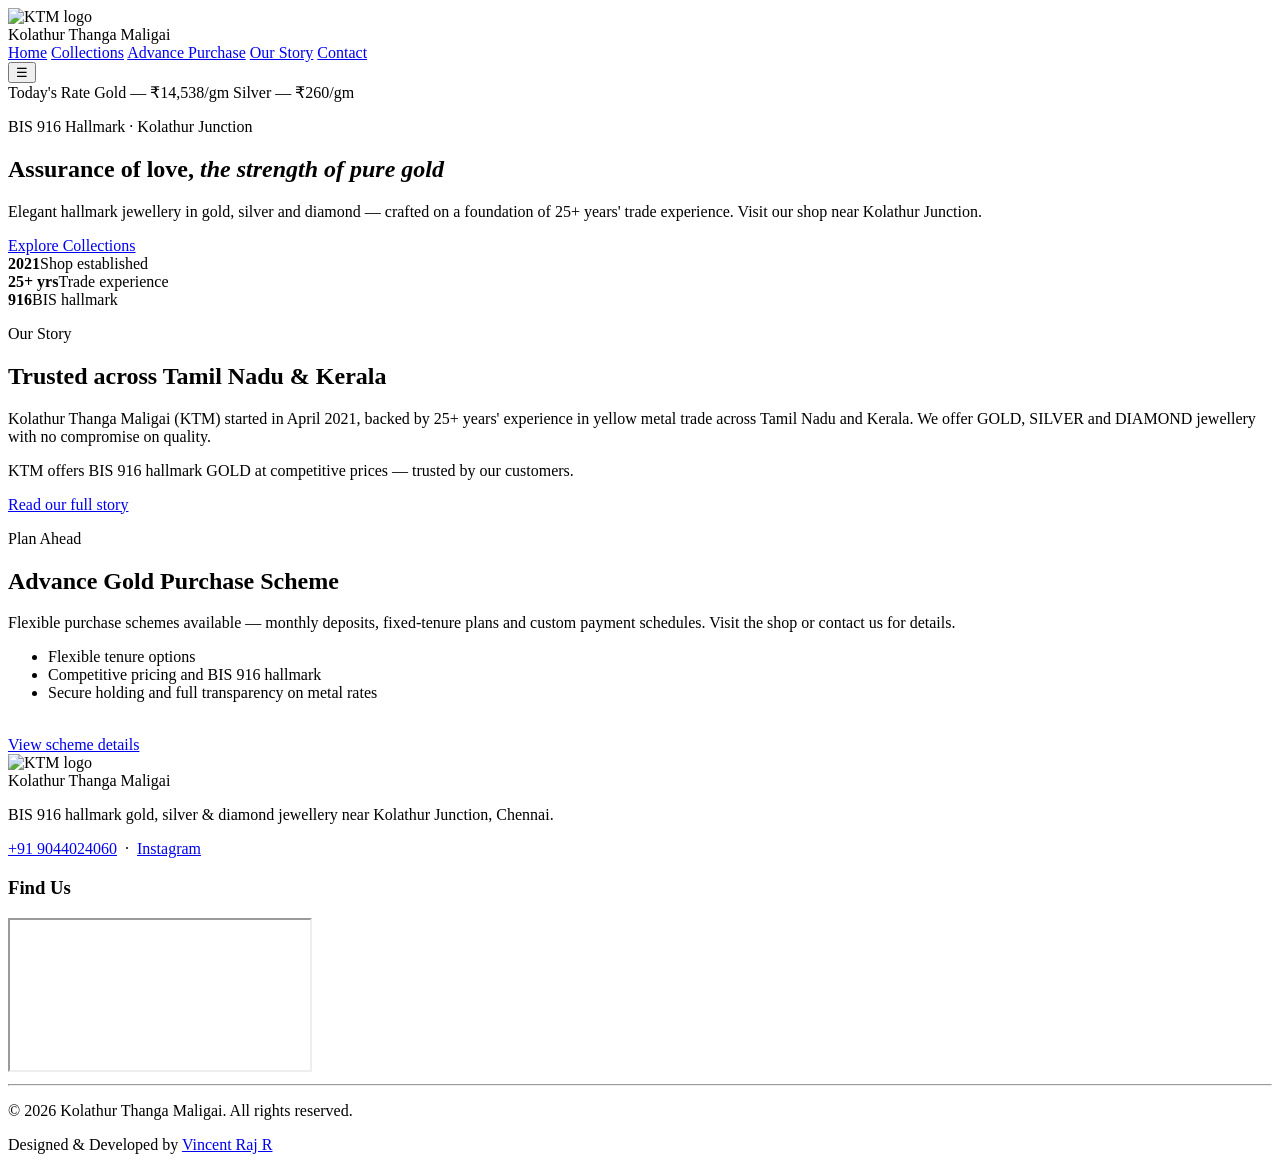
==== index.html @ 469cde40 "Add files via upload" ====
<!doctype html>
<html lang="en">
<head>
  <meta charset="utf-8" />
  <meta name="viewport" content="width=device-width,initial-scale=1" />
  <title>KOLATHUR THANGA MALIGAI</title>
  <link rel="preconnect" href="https://fonts.googleapis.com">
  <link rel="preconnect" href="https://fonts.gstatic.com" crossorigin>
  <link href="https://fonts.googleapis.com/css2?family=Cormorant+Garamond:ital,wght@0,500;0,600;0,700;1,500;1,600&family=Manrope:wght@500;600;700;800&display=swap" rel="stylesheet">
  <link rel="stylesheet" href="css/styles.css">
</head>
<body>
  <header class="site-header">
    <div class="brand">
      <img src="images/logo.png" class="site-logo" alt="KTM logo">
      <div class="brand-text">Kolathur Thanga Maligai</div>
    </div>
    <nav class="nav">
      <a href="index.html" aria-current="page">Home</a>
      <a href="collections.html">Collections</a>
      <a href="advancegoldpurchasescheme.html">Advance Purchase</a>
      <a href="ourstory.html">Our Story</a>
      <a href="contact.html">Contact</a>
    </nav>
    <button class="nav-toggle" aria-label="Toggle menu" aria-expanded="false">☰</button>
  </header>

<div class="rate-badge" aria-hidden="true">
    <span class="rate-badge-title">Today's Rate</span>
    <span class="rate-badge-line">Gold — ₹14,538/gm</span>
    <span class="rate-badge-line">Silver — ₹260/gm</span>
  </div>

  <main>
    <section class="hero">
      <div class="container">
        <p class="eyebrow">BIS 916 Hallmark · Kolathur Junction</p>
        <h1>Assurance of love, <em>the strength of pure gold</em></h1>
        <p>Elegant hallmark jewellery in gold, silver and diamond — crafted on a foundation of 25+ years' trade experience. Visit our shop near Kolathur Junction.</p>
        <a class="btn" href="collections.html">Explore Collections</a>

        <div class="hero-tag">
          <div><strong>2021</strong><span>Shop established</span></div>
          <div><strong>25+ yrs</strong><span>Trade experience</span></div>
          <div><strong>916</strong><span>BIS hallmark</span></div>
        </div>
      </div>
    </section>

    <section id="about" class="about">
      <div class="container">
        <p class="eyebrow">Our Story</p>
        <h2>Trusted across Tamil Nadu &amp; Kerala</h2>
        <p>Kolathur Thanga Maligai (KTM) started in April 2021, backed by 25+ years' experience in yellow metal trade across Tamil Nadu and Kerala. We offer GOLD, SILVER and DIAMOND jewellery with no compromise on quality.</p>
        <p>KTM offers BIS 916 hallmark GOLD at competitive prices — trusted by our customers.</p>
        <a class="btn ghost" href="ourstory.html">Read our full story</a>
      </div>
    </section>

    <section id="purchase" class="purchase">
      <div class="container">
        <p class="eyebrow">Plan Ahead</p>
        <h2>Advance Gold Purchase Scheme</h2>
        <p>Flexible purchase schemes available — monthly deposits, fixed-tenure plans and custom payment schedules. Visit the shop or contact us for details.</p>
        <ul>
          <li>Flexible tenure options</li>
          <li>Competitive pricing and BIS 916 hallmark</li>
          <li>Secure holding and full transparency on metal rates</li>
        </ul>
        <br>
        <a class="btn ghost" href="advancegoldpurchasescheme.html">View scheme details</a>
      </div>
    </section>

    <!-- Contact & map moved to contact.html -->
  </main>

    <!-- Footer -->
<footer class="site-footer">
  <div class="footer-top">
    <div class="footer-brand">
      <div class="brand">
        <img src="images/logo.png" class="site-logo" alt="KTM logo">
        <div class="brand-text">Kolathur Thanga Maligai</div>
      </div>
      <p>BIS 916 hallmark gold, silver &amp; diamond jewellery near Kolathur Junction, Chennai.</p>
      <p class="footer-contact">
        <a href="tel:+91-09044024060">+91 9044024060</a>
        &nbsp;·&nbsp;
        <a href="https://www.instagram.com/kolathurthangamaligai/" target="_blank" rel="noopener">Instagram</a>
      </p>
    </div>
    <div class="footer-map">
      <h3>Find Us</h3>
      <iframe
        src="https://www.google.com/maps/embed?pb=!1m18!1m12!1m3!1d3551.6532694494067!2d80.21641027465382!3d13.126443387203274!2m3!1f0!2f0!3f0!3m2!1i1024!2i768!4f13.1!3m3!1m2!1s0x3a52658e2895fca9%3A0xc379febebfebbcc2!2sKolathur%20Thanga%20Maligai!5e1!3m2!1sen!2sin!4v1787400267834!5m2!1sen!2sin"
        loading="lazy"
        referrerpolicy="no-referrer-when-downgrade"
        title="Kolathur Thanga Maligai location map">
      </iframe>
    </div>
  </div>

  <hr class="divider footer-divider">

  <div class="footer-bottom">
    <p>&copy; 2026 Kolathur Thanga Maligai. All rights reserved.</p>
    <p>Designed &amp; Developed by <a href="https://www.linkedin.com/in/vincentrajr/" target="_blank" rel="noopener noreferrer">Vincent Raj R</a></p>
  </div>
</footer>

  <script src="js/main.js"></script>
</body>
</html>
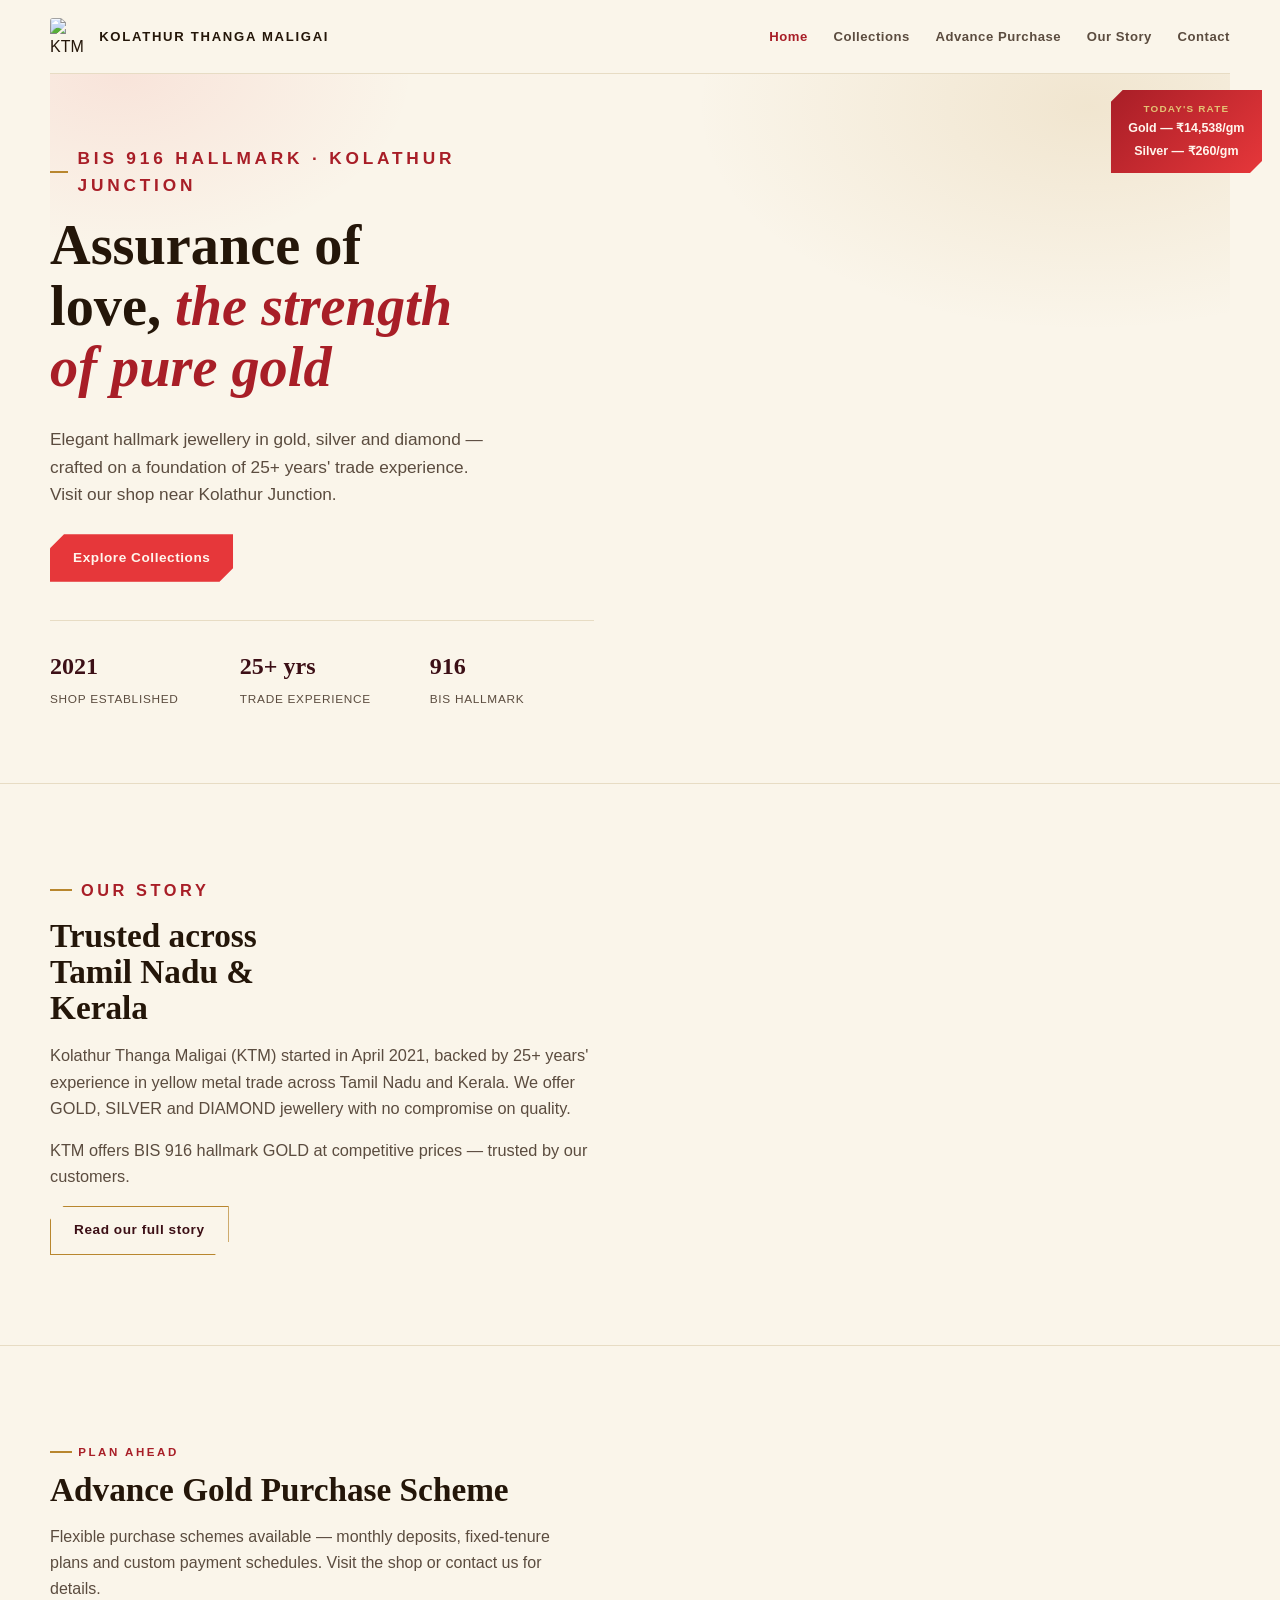
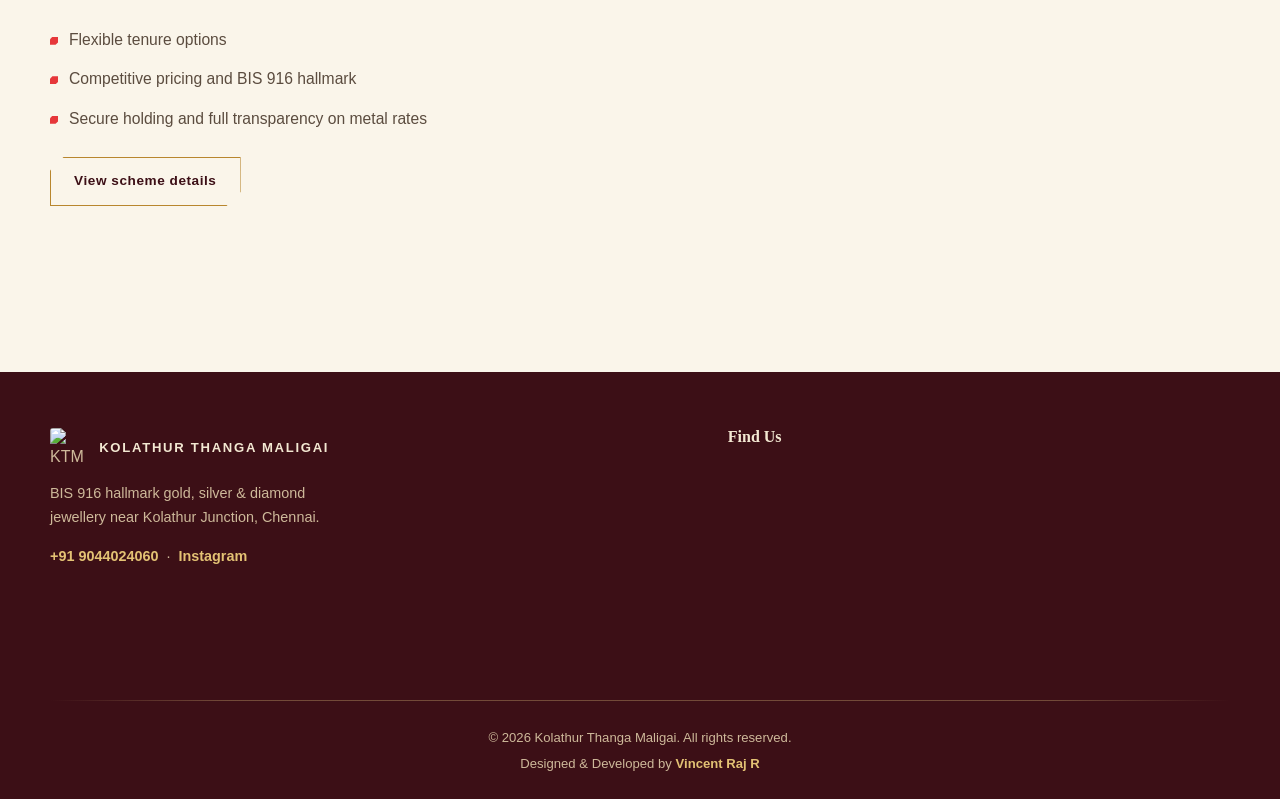
==== commit 079c0bc8: "Update index.html" ====
--- a/index.html
+++ b/index.html
@@ -7,7 +7,7 @@
   <link rel="preconnect" href="https://fonts.googleapis.com">
   <link rel="preconnect" href="https://fonts.gstatic.com" crossorigin>
   <link href="https://fonts.googleapis.com/css2?family=Cormorant+Garamond:ital,wght@0,500;0,600;0,700;1,500;1,600&family=Manrope:wght@500;600;700;800&display=swap" rel="stylesheet">
-  <link rel="stylesheet" href="css/styles.css">
+  <link rel="stylesheet" href="styles.css">
 </head>
 <body>
   <header class="site-header">
@@ -111,4 +111,4 @@
 
   <script src="js/main.js"></script>
 </body>
-</html>+</html>
--- a/styles.css
+++ b/styles.css
@@ -0,0 +1,831 @@
+/* ==========================================================================
+   KOLATHUR THANGA MALIGAI — stylesheet
+   Palette drawn from the shop's own mark: signal red, warm gold, deep wine,
+   ivory paper. Display serif for headings, geometric sans for everything
+   else — heritage trade, modern shop. Facet-cut corners echo the angled
+   strokes of the "K" mark throughout: cards, buttons, dividers, frames.
+   ========================================================================== */
+
+:root{
+  /* -- color -- */
+  --ink:        #241609;
+  --ink-soft:   #5b4c3f;
+  --paper:      #fffdf8;
+  --ivory:      #faf5ea;
+  --ivory-deep: #f2e9d8;
+  --red:        #e6373a;
+  --red-deep:   #a81e27;
+  --wine:       #3c0f16;
+  --gold:       #b8862e;
+  --gold-light: #e3c274;
+  --gold-hair:  #d8b979;
+  --line:       #e7dcc4;
+
+  /* -- type -- */
+  --display: "Cormorant Garamond", "Times New Roman", serif;
+  --body:    "Manrope", -apple-system, BlinkMacSystemFont, "Segoe UI", sans-serif;
+
+  /* -- shape / motion -- */
+  --facet: 18px;
+  --facet-lg: 34px;
+  --ease: cubic-bezier(.22,.68,.32,1);
+  --radius: 2px;
+
+  --container: 1180px;
+
+  /* -- shared vertical rhythm for page tops, so every page's first heading
+        sits the same distance below the sticky nav -- */
+  --page-pad-top:    clamp(2.75rem, 5.5vw, 4.5rem);
+  --page-pad-bottom: clamp(3rem, 6vw, 4.5rem);
+}
+
+*, *::before, *::after{ box-sizing: border-box; }
+
+html{ scroll-behavior: smooth; }
+@media (prefers-reduced-motion: reduce){
+  html{ scroll-behavior: auto; }
+  *, *::before, *::after{ animation-duration: 0.01ms !important; animation-iteration-count: 1 !important; transition-duration: 0.01ms !important; }
+}
+
+body{
+  margin: 0;
+  background: var(--ivory);
+  color: var(--ink);
+  font-family: var(--body);
+  font-size: 16px;
+  line-height: 1.6;
+  -webkit-font-smoothing: antialiased;
+}
+
+img{ max-width: 100%; display: block; }
+
+a{ color: inherit; text-decoration: none; }
+
+h1, h2, h3, h4{
+  font-family: var(--display);
+  font-weight: 600;
+  line-height: 1.08;
+  margin: 0 0 .5em;
+  color: var(--ink);
+}
+
+h1{ font-size: clamp(2.4rem, 4.4vw, 4.1rem); font-weight: 600; }
+h2{ font-size: clamp(1.7rem, 2.6vw, 2.5rem); }
+h3{ font-size: clamp(1.25rem, 1.8vw, 1.6rem); }
+
+p{ margin: 0 0 1em; color: var(--ink-soft); }
+
+.eyebrow{
+  display: inline-flex;
+  align-items: center;
+  gap: .55em;
+  font-family: var(--body);
+  font-weight: 700;
+  font-size: .72rem;
+  letter-spacing: .22em;
+  text-transform: uppercase;
+  color: var(--red-deep);
+  margin-bottom: .9em;
+}
+.eyebrow::before{
+  content: "";
+  width: 22px; height: 2px;
+  background: var(--gold);
+}
+
+::selection{ background: var(--gold-light); color: var(--wine); }
+
+:focus-visible{
+  outline: 2px solid var(--red);
+  outline-offset: 3px;
+}
+
+/* -- layout helpers -- */
+.container, .site-header, .site-footer > *{
+  width: calc(100% - 3rem);
+  max-width: var(--container);
+  margin-left: auto;
+  margin-right: auto;
+}
+
+section{ padding: clamp(3.5rem, 7vw, 6.5rem) 0; }
+
+/* faceted corner — the signature cut, borrowed from the logotype's angled strokes */
+.facet-tl{ clip-path: polygon(var(--facet) 0, 100% 0, 100% 100%, 0 100%, 0 var(--facet)); }
+.facet-br{ clip-path: polygon(0 0, 100% 0, 100% calc(100% - var(--facet)), calc(100% - var(--facet)) 100%, 0 100%); }
+.facet-both{ clip-path: polygon(var(--facet) 0, 100% 0, 100% calc(100% - var(--facet)), calc(100% - var(--facet)) 100%, 0 100%, 0 var(--facet)); }
+
+.divider{
+  height: 1px;
+  background: linear-gradient(90deg, transparent, var(--gold-hair) 15%, var(--gold-hair) 85%, transparent);
+  border: 0;
+  margin: 0;
+}
+
+
+/* ==========================================================================
+   Header / Nav
+   ========================================================================== */
+.site-header{
+  display: flex;
+  align-items: center;
+  justify-content: space-between;
+  gap: 1.5rem;
+  padding-block: 1.1rem;
+  position: sticky;
+  top: 0;
+  z-index: 50;
+  border-bottom: 1px solid var(--line);
+}
+.site-header::before{
+  content: "";
+  position: absolute;
+  inset: 0;
+  z-index: -1;
+  background: rgba(250, 245, 234, .92);
+  backdrop-filter: blur(6px);
+}
+
+.brand{
+  display: flex;
+  align-items: center;
+  gap: .7rem;
+  min-width: 0;
+}
+
+.site-logo{
+  width: 38px;
+  height: 38px;
+  border-radius: 3px;
+  flex-shrink: 0;
+}
+
+.brand-text{
+  font-family: var(--body);
+  font-weight: 800;
+  font-size: .82rem;
+  letter-spacing: .13em;
+  text-transform: uppercase;
+  color: var(--ink);
+  white-space: nowrap;
+}
+.brand-text::after{
+  content: "";
+}
+
+.nav{
+  display: flex;
+  align-items: center;
+  gap: clamp(1rem, 2vw, 2.1rem);
+}
+
+.nav a{
+  font-size: .82rem;
+  font-weight: 600;
+  letter-spacing: .04em;
+  color: var(--ink-soft);
+  padding-block: .3rem;
+  position: relative;
+  transition: color .2s var(--ease);
+}
+.nav a::after{
+  content: "";
+  position: absolute;
+  left: 0; right: 100%;
+  bottom: -3px;
+  height: 2px;
+  background: var(--red);
+  transition: right .25s var(--ease);
+}
+.nav a:hover, .nav a:focus-visible{ color: var(--ink); }
+.nav a:hover::after, .nav a:focus-visible::after{ right: 0; }
+.nav a[aria-current="page"]{ color: var(--red-deep); }
+
+.nav-toggle{
+  display: none;
+  width: 40px; height: 40px;
+  border: 1px solid var(--line);
+  background: var(--paper);
+  border-radius: 3px;
+  font-size: 1.1rem;
+  cursor: pointer;
+}
+
+@media (max-width: 380px){
+  .site-header{ gap: .6rem; }
+  .brand{ gap: .5rem; }
+  .brand-text{ font-size: .72rem; letter-spacing: .09em; }
+  .site-logo{ width: 32px; height: 32px; }
+}
+
+@media (max-width: 760px){
+  .nav{
+    position: fixed;
+    inset: 64px 0 auto 0;
+    background: var(--paper);
+    flex-direction: column;
+    align-items: flex-start;
+    gap: 0;
+    padding: .5rem 1.5rem 1.25rem;
+    border-bottom: 1px solid var(--line);
+    box-shadow: 0 18px 30px -22px rgba(36, 22, 9, .35);
+    transform: translateY(-8px);
+    opacity: 0;
+    pointer-events: none;
+    transition: all .22s var(--ease);
+  }
+  .nav.open{ transform: translateY(0); opacity: 1; pointer-events: auto; }
+  .nav a{ padding: .7rem 0; width: 100%; border-bottom: 1px solid var(--line); }
+  .nav a:last-child{ border-bottom: 0; }
+  .nav-toggle{ display: block; }
+}
+
+/* ==========================================================================
+   Rate badge (home page only) — decorative, non-interactive
+   ========================================================================== */
+.rate-badge{
+  position: fixed;
+  top: 90px;
+  right: 18px;
+  z-index: 40;
+  pointer-events: none;
+  user-select: none;
+  cursor: default;
+
+  display: flex;
+  flex-direction: column;
+  align-items: center;
+  gap: .15rem;
+  padding: .7rem 1.1rem;
+  background: linear-gradient(135deg, var(--red-deep), var(--red));
+  color: #fff5ec;
+  clip-path: polygon(12px 0, 100% 0, 100% calc(100% - 12px), calc(100% - 12px) 100%, 0 100%, 0 12px);
+  box-shadow: 0 12px 26px -12px rgba(168, 30, 39, .55);
+  overflow: hidden;
+}
+
+.rate-badge-title{
+  font-size: .62rem;
+  font-weight: 800;
+  letter-spacing: .12em;
+  text-transform: uppercase;
+  color: var(--gold-light);
+}
+.rate-badge-line{
+  font-size: .78rem;
+  font-weight: 700;
+  white-space: nowrap;
+}
+
+/* shine sweep */
+.rate-badge::after{
+  content: "";
+  position: absolute;
+  top: 0;
+  left: -60%;
+  width: 40%;
+  height: 100%;
+  background: linear-gradient(120deg, transparent, rgba(255,255,255,.55), transparent);
+  transform: skewX(-20deg);
+  animation: rate-shine 3.2s ease-in-out infinite;
+}
+@keyframes rate-shine{
+  0%   { left: -60%; }
+  55%  { left: 130%; }
+  100% { left: 130%; }
+}
+
+@media (max-width: 600px){
+  .rate-badge{ top: 76px; right: 12px; padding: .55rem .85rem; }
+  .rate-badge-line{ font-size: .72rem; }
+}
+
+/* ==========================================================================
+   Buttons
+   ========================================================================== */
+.btn{
+  display: inline-flex;
+  align-items: center;
+  gap: .6em;
+  background: var(--red);
+  color: #fff5ec;
+  font-family: var(--body);
+  font-weight: 700;
+  font-size: .85rem;
+  letter-spacing: .04em;
+  padding: .95em 1.7em;
+  border: 0;
+  cursor: pointer;
+  clip-path: polygon(14px 0, 100% 0, 100% calc(100% - 14px), calc(100% - 14px) 100%, 0 100%, 0 14px);
+  transition: background .2s var(--ease), transform .2s var(--ease), box-shadow .2s var(--ease);
+  box-shadow: 0 10px 24px -14px rgba(230, 55, 58, .55);
+}
+.btn:hover, .btn:focus-visible{
+  background: var(--red-deep);
+  transform: translateY(-2px);
+  box-shadow: 0 16px 28px -14px rgba(168, 30, 39, .55);
+}
+.btn.ghost{
+  background: transparent;
+  color: var(--wine);
+  border: 1.5px solid var(--gold);
+  box-shadow: none;
+}
+.btn.ghost:hover, .btn.ghost:focus-visible{
+  background: var(--wine);
+  color: var(--ivory);
+  border-color: var(--wine);
+}
+.btn.ghost.on-dark{
+  margin-top: 1.7rem;
+  color: var(--ivory);
+  border-color: var(--gold-light);
+}
+.btn.ghost.on-dark:hover, .btn.ghost.on-dark:focus-visible{
+  background: var(--gold-light);
+  color: var(--wine);
+  border-color: var(--gold-light);
+}
+
+/* ==========================================================================
+   Home — hero
+   ========================================================================== */
+.hero{
+  padding-top: var(--page-pad-top);
+  padding-bottom: var(--page-pad-bottom);
+  position: relative;
+}
+.hero::before{
+  content: "";
+  position: absolute;
+  top: -1px; left: 50%;
+  transform: translateX(-50%);
+  width: calc(100% - 3rem);
+  max-width: var(--container);
+  height: 420px;
+  background:
+    radial-gradient(560px 320px at 88% 8%, rgba(184,134,46,.14), transparent 70%),
+    radial-gradient(420px 260px at 6% 0%, rgba(230,55,58,.09), transparent 70%);
+  pointer-events: none;
+  z-index: -1;
+}
+
+.hero h1{ max-width: 15ch; }
+.hero h1 em{
+  font-style: italic;
+  color: var(--red-deep);
+}
+.hero p{
+  max-width: 46ch;
+  font-size: 1.08rem;
+}
+.hero .btn{ margin-top: .5rem; }
+
+.hero-tag{
+  display: flex;
+  flex-wrap: wrap;
+  gap: 1.6rem;
+  margin-top: 2.4rem;
+  padding-top: 1.6rem;
+  border-top: 1px solid var(--line);
+  max-width: 34rem;
+}
+.hero-tag div{ flex: 1; min-width: 8rem; }
+.hero-tag strong{
+  display: block;
+  font-family: var(--display);
+  font-size: 1.5rem;
+  color: var(--wine);
+}
+.hero-tag span{
+  font-size: .74rem;
+  letter-spacing: .06em;
+  text-transform: uppercase;
+  color: var(--ink-soft);
+}
+
+/* ==========================================================================
+   About
+   ========================================================================== */
+.about{ border-top: 1px solid var(--line); }
+.about h2{ max-width: 16ch; }
+.about p{ max-width: 62ch; font-size: 1.02rem; }
+
+/* ==========================================================================
+   Purchase-scheme callout
+   ========================================================================== */
+.purchase{
+  background: var(--wine);
+  color: var(--ivory);
+  clip-path: polygon(0 0, 100% 0, 100% 100%, var(--facet-lg) 100%, 0 calc(100% - var(--facet-lg)));
+}
+.purchase h2{ color: var(--ivory); }
+.purchase p{ color: #e8dcc8; max-width: 60ch; }
+.purchase .eyebrow{ color: var(--gold-light); }
+.purchase .eyebrow::before{ background: var(--gold-light); }
+.purchase ul{
+  list-style: none;
+  margin: 1.6rem 0 0;
+  padding: 0;
+  display: grid;
+  gap: .9rem;
+  max-width: 40rem;
+}
+.purchase li{
+  display: flex;
+  align-items: baseline;
+  gap: .7em;
+  font-size: .98rem;
+  color: #ece1ce;
+}
+.purchase li::before{
+  content: "";
+  width: 8px; height: 8px;
+  background: var(--gold);
+  flex-shrink: 0;
+  clip-path: polygon(30% 0, 100% 0, 100% 70%, 70% 100%, 0 100%, 0 30%);
+}
+
+/* generic page hero (sub-pages) */
+.purchase-page .purchase, .story-page .about{
+  padding-top: var(--page-pad-top);
+}
+.purchase-page{ padding-top: 0; }
+.purchase-page .purchase{
+  clip-path: none;
+  background: transparent;
+  color: var(--ink);
+}
+.purchase-page .purchase h1{ max-width: 20ch; }
+.purchase-page .purchase p{ color: var(--ink-soft); max-width: 60ch; }
+.purchase-page .purchase ul{ max-width: 42rem; }
+.purchase-page .purchase li{ color: var(--ink-soft); }
+.purchase-page .purchase li::before{ background: var(--red); }
+
+/* Home page — advance purchase section, light (no wine card) */
+#purchase.purchase{
+  clip-path: none;
+  background: transparent;
+  color: var(--ink);
+  border-top: 1px solid var(--line);
+}
+#purchase.purchase h2{ color: var(--ink); }
+#purchase.purchase p{ color: var(--ink-soft); }
+#purchase.purchase .eyebrow{ color: var(--red-deep); }
+#purchase.purchase .eyebrow::before{ background: var(--gold); }
+#purchase.purchase li{ color: var(--ink-soft); }
+#purchase.purchase li::before{ background: var(--red); }
+
+/* ==========================================================================
+   Footer
+   ========================================================================== */
+.site-footer{
+  margin-top: clamp(3rem, 6vw, 5rem);
+  background: var(--wine);
+  color: #ceb99a;
+  padding-block: clamp(2.5rem, 5vw, 3.5rem) 1.6rem;
+}
+
+.footer-top{
+  width: calc(100% - 3rem);
+  max-width: var(--container);
+  margin: 0 auto;
+  display: grid;
+  grid-template-columns: 1.1fr .9fr;
+  gap: clamp(2rem, 5vw, 4rem);
+  align-items: start;
+}
+@media (max-width: 700px){
+  .footer-top{ grid-template-columns: 1fr; }
+}
+
+.footer-brand .brand-text{ color: #f3e8d2; }
+.footer-brand p{ color: #ceb99a; font-size: .9rem; max-width: 34ch; margin: 1rem 0 0; }
+.footer-contact a{ color: var(--gold-light); font-weight: 600; }
+.footer-contact a:hover{ color: #fff; }
+
+.footer-map h3{ color: #f3e8d2; font-size: 1rem; margin-bottom: .8rem; }
+.footer-map iframe{
+  width: 100%;
+  height: 200px;
+  border: 0;
+  display: block;
+  clip-path: polygon(var(--facet) 0, 100% 0, 100% 100%, 0 100%, 0 var(--facet));
+}
+
+.footer-divider{
+  width: calc(100% - 3rem);
+  max-width: var(--container);
+  margin: clamp(2rem, 4vw, 2.6rem) auto 1.6rem;
+  background: linear-gradient(90deg, transparent, rgba(216,185,121,.35) 15%, rgba(216,185,121,.35) 85%, transparent);
+}
+
+.footer-bottom{
+  width: calc(100% - 3rem);
+  max-width: var(--container);
+  margin: 0 auto;
+  display: flex;
+  flex-direction: column;
+  align-items: center;
+  gap: .3rem;
+  text-align: center;
+  font-size: .82rem;
+  color: #ceb99a;
+}
+.footer-bottom p{ margin: 0; color: inherit; }
+.footer-bottom a{ color: var(--gold-light); font-weight: 600; }
+.footer-bottom a:hover{ color: #fff; }
+
+/* ==========================================================================
+   Collections
+   ========================================================================== */
+.collections-page{ padding-top: var(--page-pad-top); }
+
+.controls{
+  display: flex;
+  gap: 1rem;
+  flex-wrap: wrap;
+  padding-top: 0;
+  margin-bottom: 2.6rem;
+  padding-bottom: 1.6rem;
+  border-bottom: 1px solid var(--line);
+}
+.controls input, .controls select{
+  font-family: var(--body);
+  font-size: .92rem;
+  padding: .8em 1em;
+  border: 1px solid var(--line);
+  background: var(--paper);
+  color: var(--ink);
+  border-radius: var(--radius);
+}
+.controls input{ flex: 1; min-width: 220px; }
+@media (max-width: 420px){
+  .controls{ flex-direction: column; }
+  .controls input{ min-width: 0; width: 100%; }
+  .controls select{ width: 100%; }
+}
+.controls input:focus, .controls select:focus{
+  outline: none;
+  border-color: var(--gold);
+  box-shadow: 0 0 0 3px rgba(184,134,46,.15);
+}
+
+.cards{
+  display: grid;
+  grid-template-columns: repeat(auto-fill, minmax(240px, 1fr));
+  gap: 1.6rem;
+  padding-bottom: 3rem;
+}
+
+.card{
+  background: var(--paper);
+  border: 1px solid var(--line);
+  cursor: pointer;
+  overflow: hidden;
+  clip-path: polygon(var(--facet) 0, 100% 0, 100% 100%, 0 100%, 0 var(--facet));
+  transition: transform .25s var(--ease), box-shadow .25s var(--ease), border-color .25s var(--ease);
+}
+.card:hover, .card:focus-visible{
+  transform: translateY(-5px);
+  border-color: var(--gold);
+  box-shadow: 0 20px 34px -20px rgba(60, 15, 22, .35);
+}
+.card img{
+  width: 100%;
+  aspect-ratio: 1 / 1;
+  object-fit: cover;
+  background: var(--ivory-deep);
+}
+.card-body{ padding: 1rem 1.1rem 1.2rem; }
+.card-tag{
+  display: inline-block;
+  font-size: .66rem;
+  font-weight: 800;
+  letter-spacing: .09em;
+  text-transform: uppercase;
+  color: var(--red-deep);
+  background: rgba(230,55,58,.08);
+  padding: .3em .7em;
+  margin-bottom: .6em;
+}
+.card-name{
+  font-family: var(--display);
+  font-size: 1.2rem;
+  font-weight: 600;
+  margin-bottom: .15em;
+}
+.card-id{
+  font-size: .75rem;
+  color: var(--ink-soft);
+  letter-spacing: .03em;
+}
+
+/* ==========================================================================
+   Lightbox
+   ========================================================================== */
+.lightbox{
+  position: fixed;
+  inset: 0;
+  background: rgba(36, 15, 12, .92);
+  display: flex;
+  flex-direction: column;
+  align-items: center;
+  justify-content: center;
+  z-index: 200;
+  padding: 2rem;
+  overflow-y: auto;
+}
+.lightbox.hidden{ display: none; }
+
+.lb-close{
+  position: absolute;
+  top: 1.3rem; right: 1.5rem;
+  width: 42px; height: 42px;
+  border: 1px solid rgba(255,255,255,.3);
+  background: transparent;
+  color: var(--ivory);
+  font-size: 1.1rem;
+  cursor: pointer;
+  border-radius: 50%;
+  transition: background .2s;
+}
+.lb-close:hover{ background: rgba(255,255,255,.12); }
+
+.lb-carousel{
+  position: relative;
+  display: flex;
+  align-items: center;
+  justify-content: center;
+  width: min(100%, 58vh, 720px);
+  max-width: 720px;
+  flex-shrink: 0;
+}
+
+.carousel-btn{
+  width: 44px; height: 44px;
+  flex-shrink: 0;
+  border-radius: 50%;
+  border: 1px solid var(--gold);
+  background: rgba(36, 15, 12, .55);
+  color: var(--gold-light);
+  font-size: 1.4rem;
+  cursor: pointer;
+  transition: background .2s, color .2s;
+  position: absolute;
+  top: 50%;
+  transform: translateY(-50%);
+  z-index: 2;
+}
+.carousel-btn:hover{ background: var(--gold); color: var(--wine); }
+#prevBtn{ left: -8px; }
+#nextBtn{ right: -8px; }
+@media (min-width: 560px){
+  #prevBtn{ left: -56px; }
+  #nextBtn{ right: -56px; }
+}
+@media (max-width: 480px){
+  .lightbox{ padding: 3.25rem 1rem 1.25rem; }
+  .lb-carousel{ width: min(100%, 54vh, 720px); }
+  #prevBtn{ left: 8px; }
+  #nextBtn{ right: 8px; }
+  .carousel-btn{ width: 38px; height: 38px; font-size: 1.2rem; }
+  .lb-close{ top: .75rem; right: .75rem; }
+}
+
+.lb-image-wrap{
+  width: 100%;
+  aspect-ratio: 1/1;
+  background: var(--ivory-deep);
+  position: relative;
+  touch-action: pan-y;
+}
+.lb-image-wrap img{ width: 100%; height: 100%; object-fit: cover; user-select: none; -webkit-user-drag: none; }
+.lb-counter{
+  position: absolute;
+  bottom: .7rem; right: .7rem;
+  background: rgba(36, 15, 12, .68);
+  color: var(--ivory);
+  font-size: .72rem;
+  font-weight: 700;
+  letter-spacing: .03em;
+  padding: .3em .65em;
+  border-radius: 20px;
+}
+
+.lb-info{
+  color: var(--ivory);
+  text-align: center;
+  margin-top: 1.4rem;
+  max-width: 46rem;
+}
+.lb-info h3{ color: var(--ivory); margin-bottom: .3em; }
+.lb-info p{ color: #d9c9ac; font-size: .92rem; }
+
+/* ==========================================================================
+   Contact
+   ========================================================================== */
+main.contact-page{
+  display: grid;
+  grid-template-columns: 1fr;
+  gap: clamp(2rem, 5vw, 4rem);
+  padding-top: var(--page-pad-top);
+  padding-bottom: var(--page-pad-bottom);
+  align-items: start;
+  width: calc(100% - 3rem);
+  max-width: 44rem;
+  margin-left: auto;
+  margin-right: auto;
+}
+.contact-page .contact{
+  padding: 0;
+}
+
+#enquiryForm{
+  display: grid;
+  gap: 1.3rem;
+  margin: 1.8rem 0;
+}
+#enquiryForm label{
+  display: block;
+  font-size: .78rem;
+  font-weight: 700;
+  letter-spacing: .05em;
+  text-transform: uppercase;
+  color: var(--ink-soft);
+}
+#enquiryForm input{
+  display: block;
+  width: 100%;
+  margin-top: .5rem;
+  font-family: var(--body);
+  font-size: 1rem;
+  padding: .7em .2em;
+  border: none;
+  border-bottom: 1.5px solid var(--line);
+  background: transparent;
+  color: var(--ink);
+  transition: border-color .2s;
+}
+#enquiryForm input:focus{
+  outline: none;
+  border-bottom-color: var(--red);
+}
+#enquiryForm button{
+  justify-self: start;
+  margin-top: .6rem;
+  font: inherit;
+}
+.form-note{
+  font-size: .85rem;
+  margin-top: -.6rem;
+}
+.form-note.ok{ color: #2f6b45; }
+.form-note.err{ color: var(--red-deep); }
+
+.contact-meta{
+  padding-top: 1.2rem;
+  border-top: 1px solid var(--line);
+  font-size: .92rem;
+}
+.contact-meta a{ color: var(--red-deep); font-weight: 600; }
+
+/* ==========================================================================
+   Article page
+   ========================================================================== */
+.article-page{
+  padding-top: var(--page-pad-top);
+  padding-bottom: var(--page-pad-bottom);
+}
+.article-page h1{ max-width: 20ch; }
+.article-gallery{
+  display: grid;
+  grid-template-columns: repeat(auto-fill, minmax(200px, 1fr));
+  gap: 1rem;
+  margin: 1.6rem 0 2rem;
+}
+.article-gallery img{
+  aspect-ratio: 1/1;
+  object-fit: cover;
+  clip-path: polygon(var(--facet) 0, 100% 0, 100% 100%, 0 100%, 0 var(--facet));
+}
+
+/* ==========================================================================
+   Our story page
+   ========================================================================== */
+.story-page .about p:first-of-type{
+  font-family: var(--display);
+  font-style: italic;
+  font-size: 1.4rem;
+  color: var(--red-deep);
+}
+
+/* ==========================================================================
+   Purchase / scheme details page list styling override for sub-page (light)
+   ========================================================================== */
+.purchase-page ul{
+  list-style: none;
+  padding: 0;
+  display: grid;
+  gap: .8rem;
+}
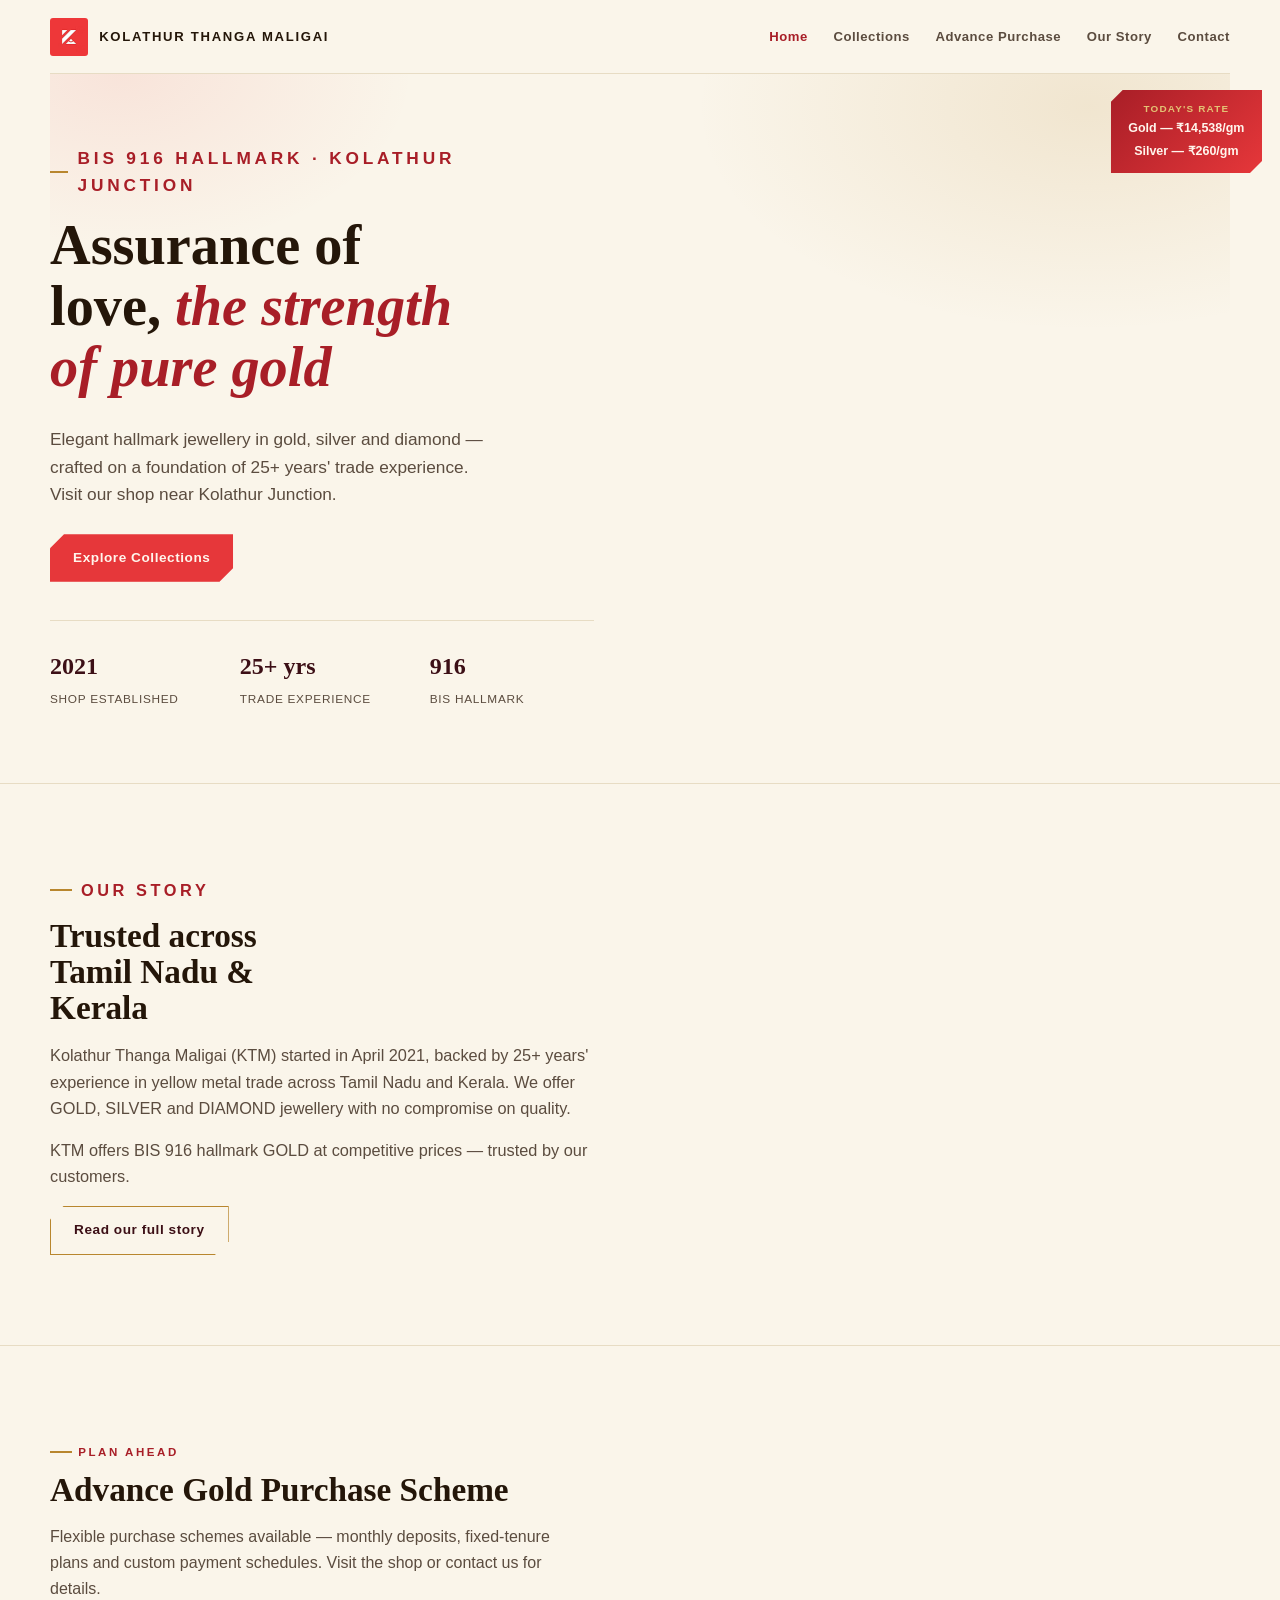
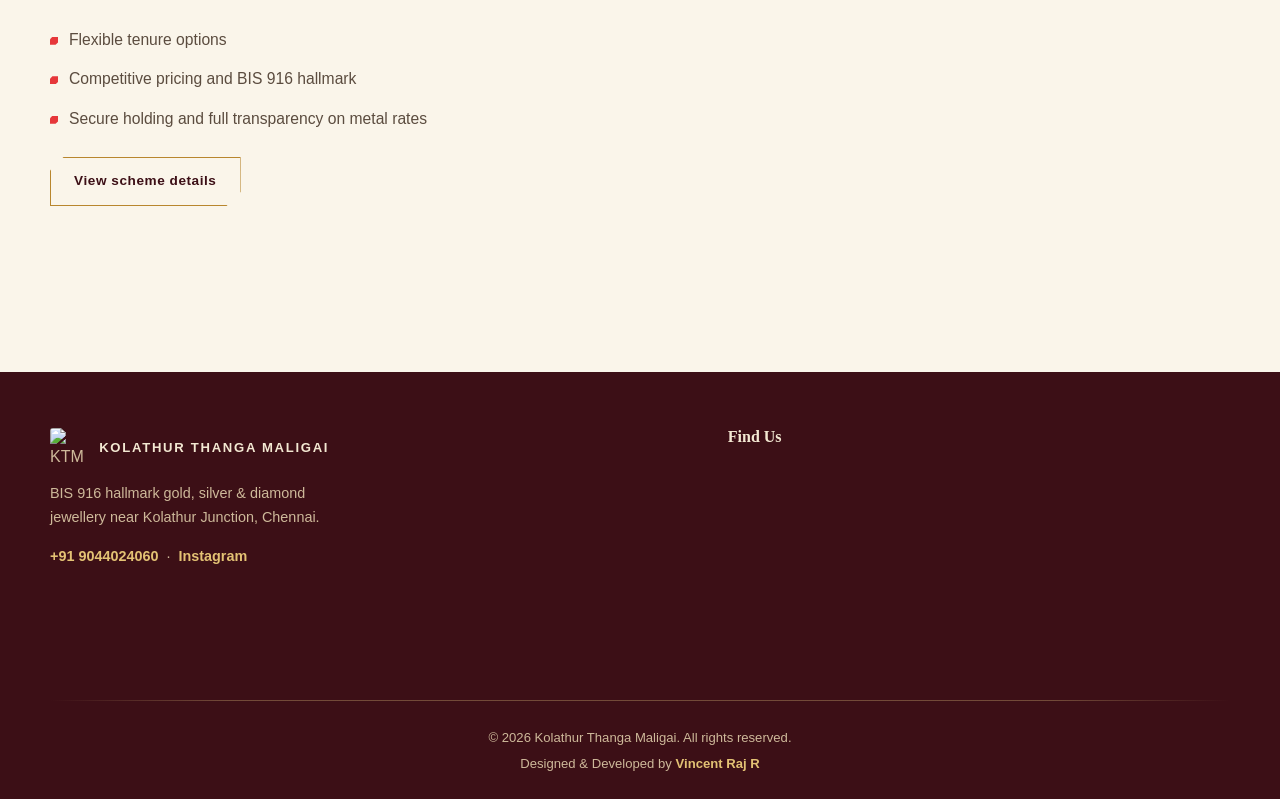
==== commit 827eef0e: "Add files via upload" ====
--- a/index.html
+++ b/index.html
@@ -12,7 +12,7 @@
 <body>
   <header class="site-header">
     <div class="brand">
-      <img src="images/logo.png" class="site-logo" alt="KTM logo">
+      <img src="logo.png" class="site-logo" alt="KTM logo">
       <div class="brand-text">Kolathur Thanga Maligai</div>
     </div>
     <nav class="nav">
@@ -109,6 +109,6 @@
   </div>
 </footer>
 
-  <script src="js/main.js"></script>
+  <script src="main.js"></script>
 </body>
-</html>
+</html>
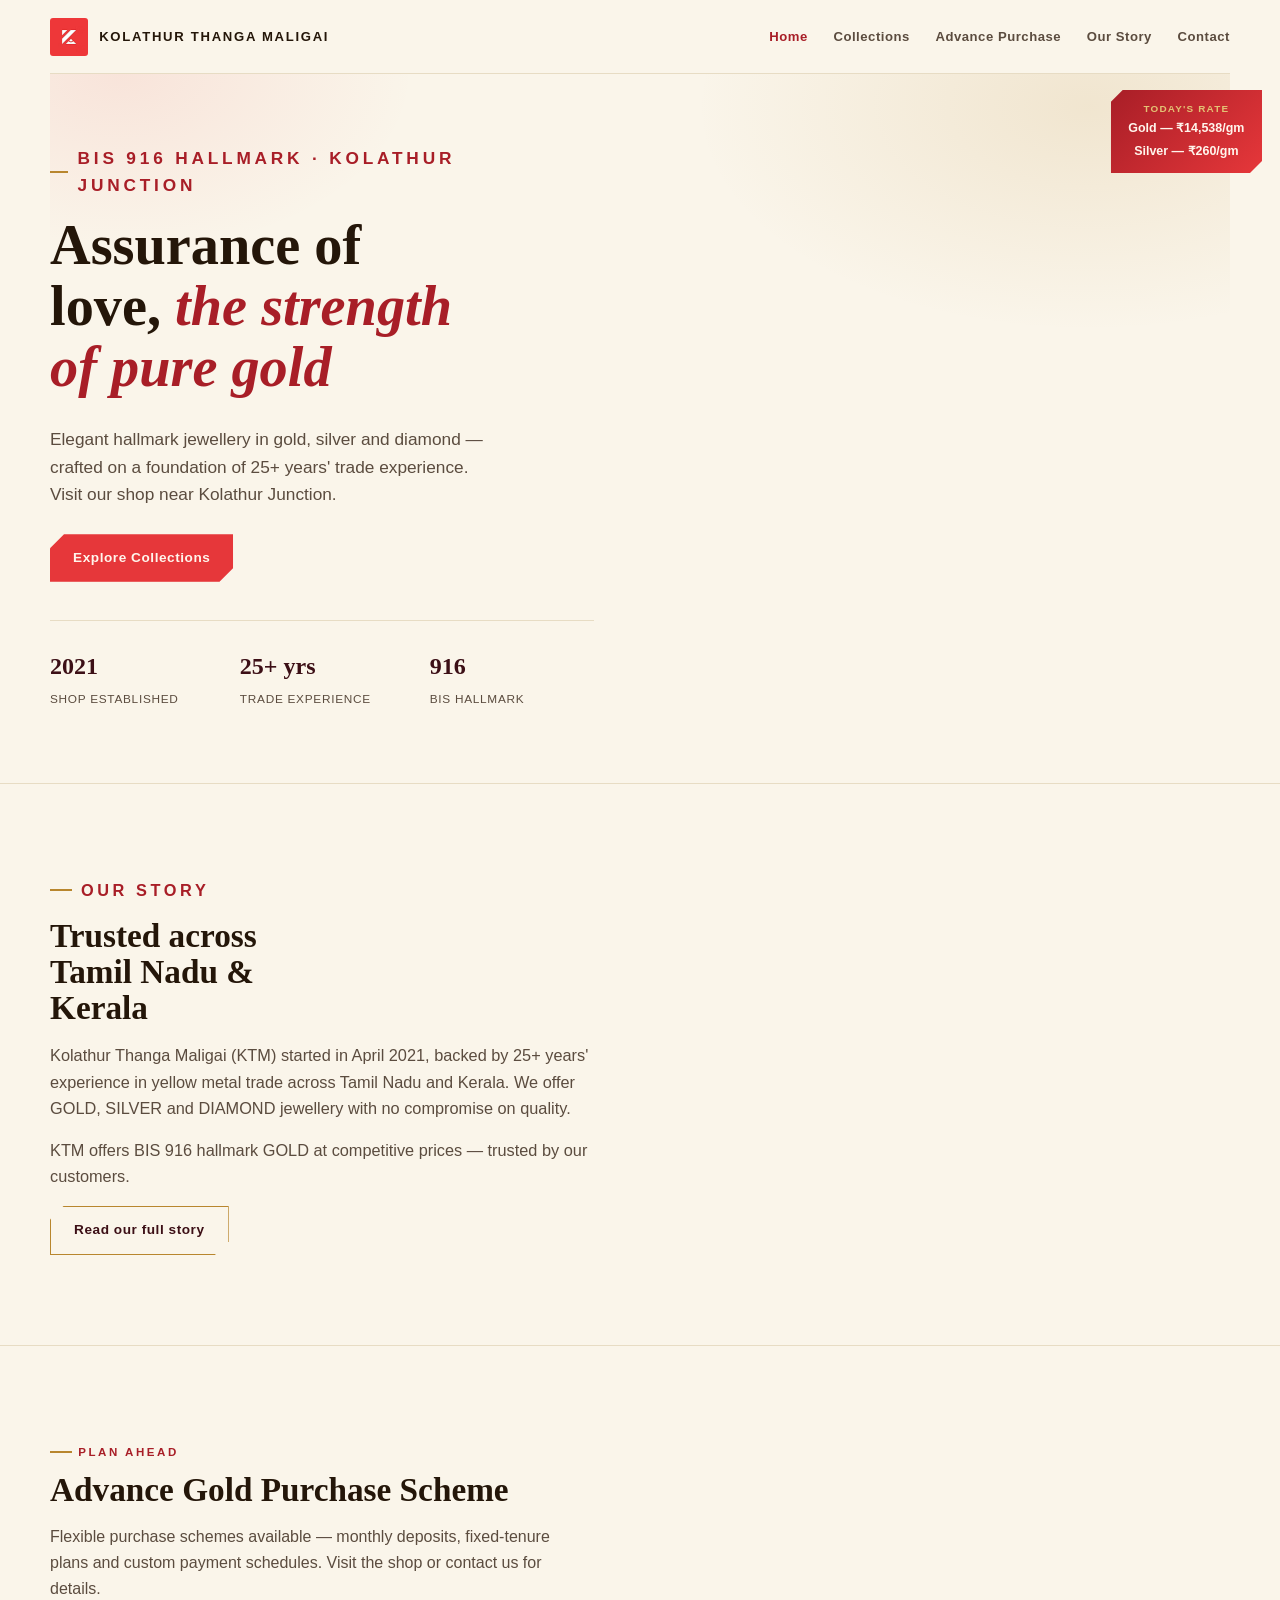
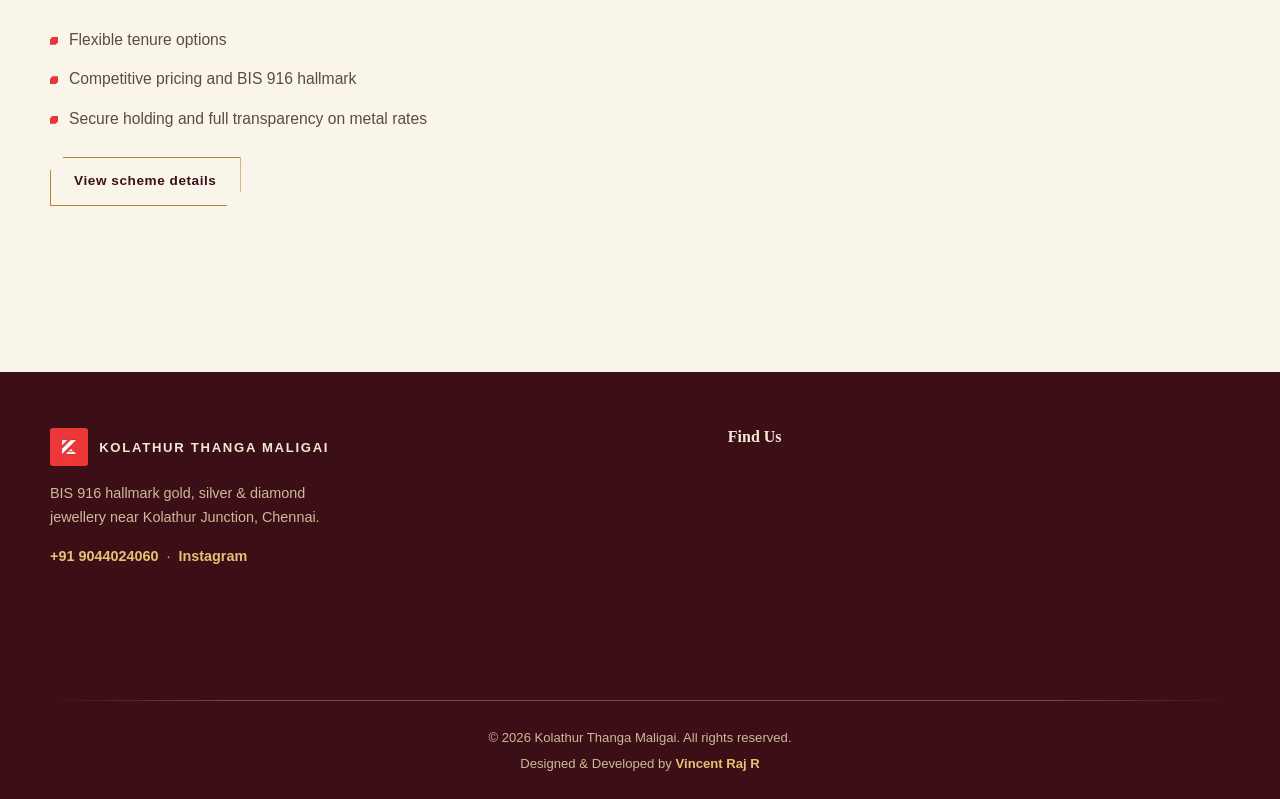
==== commit a4bbb38d: "Update logo image source in footer" ====
--- a/index.html
+++ b/index.html
@@ -80,7 +80,7 @@
   <div class="footer-top">
     <div class="footer-brand">
       <div class="brand">
-        <img src="images/logo.png" class="site-logo" alt="KTM logo">
+        <img src="logo.png" class="site-logo" alt="KTM logo">
         <div class="brand-text">Kolathur Thanga Maligai</div>
       </div>
       <p>BIS 916 hallmark gold, silver &amp; diamond jewellery near Kolathur Junction, Chennai.</p>
@@ -111,4 +111,4 @@
 
   <script src="main.js"></script>
 </body>
-</html>+</html>
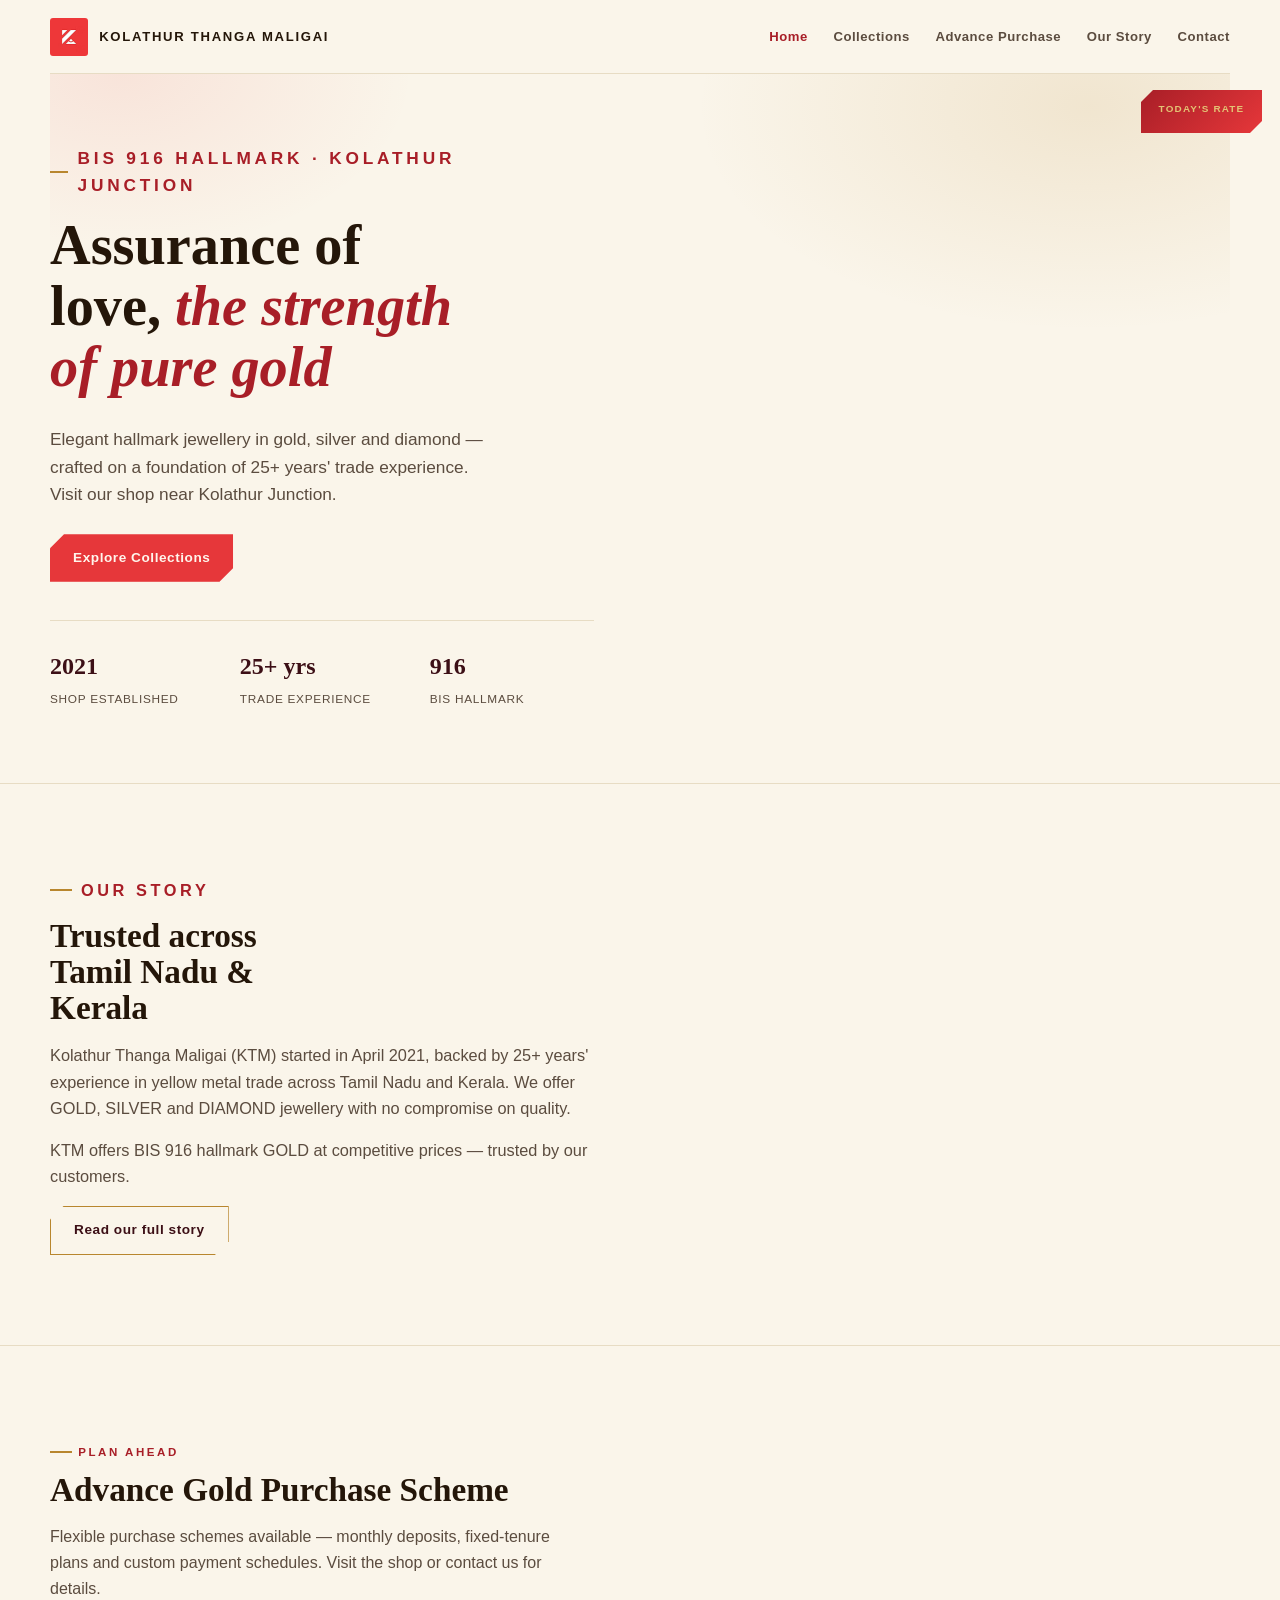
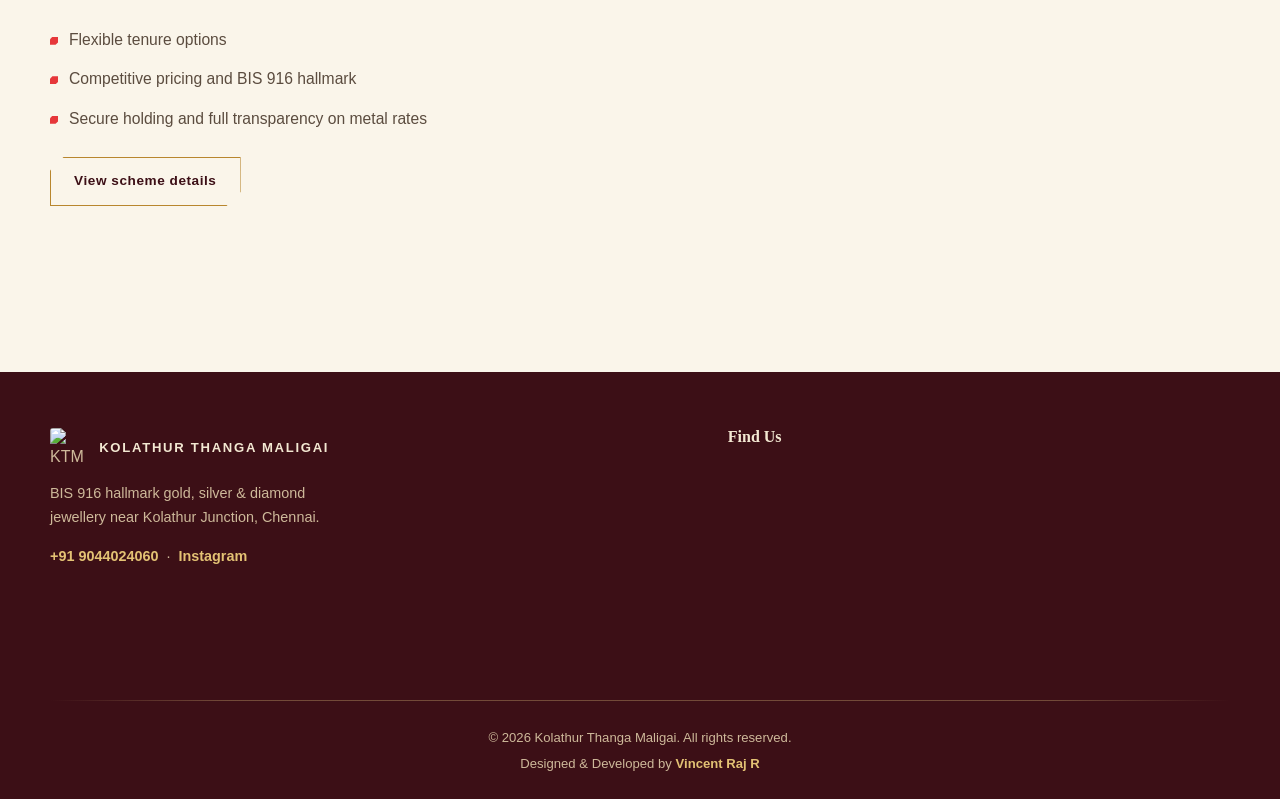
==== commit 3228a073: "Add files via upload" ====
--- a/index.html
+++ b/index.html
@@ -27,8 +27,8 @@
 
 <div class="rate-badge" aria-hidden="true">
     <span class="rate-badge-title">Today's Rate</span>
-    <span class="rate-badge-line">Gold — ₹14,538/gm</span>
-    <span class="rate-badge-line">Silver — ₹260/gm</span>
+    <span class="rate-badge-line gold"></span>
+    <span class="rate-badge-line silver"></span>
   </div>
 
   <main>
@@ -80,7 +80,7 @@
   <div class="footer-top">
     <div class="footer-brand">
       <div class="brand">
-        <img src="logo.png" class="site-logo" alt="KTM logo">
+        <img src="images/logo.png" class="site-logo" alt="KTM logo">
         <div class="brand-text">Kolathur Thanga Maligai</div>
       </div>
       <p>BIS 916 hallmark gold, silver &amp; diamond jewellery near Kolathur Junction, Chennai.</p>
@@ -109,6 +109,7 @@
   </div>
 </footer>
 
-  <script src="main.js"></script>
+<script src="rates.js"></script>
+<script src="main.js"></script>
 </body>
-</html>
+</html>
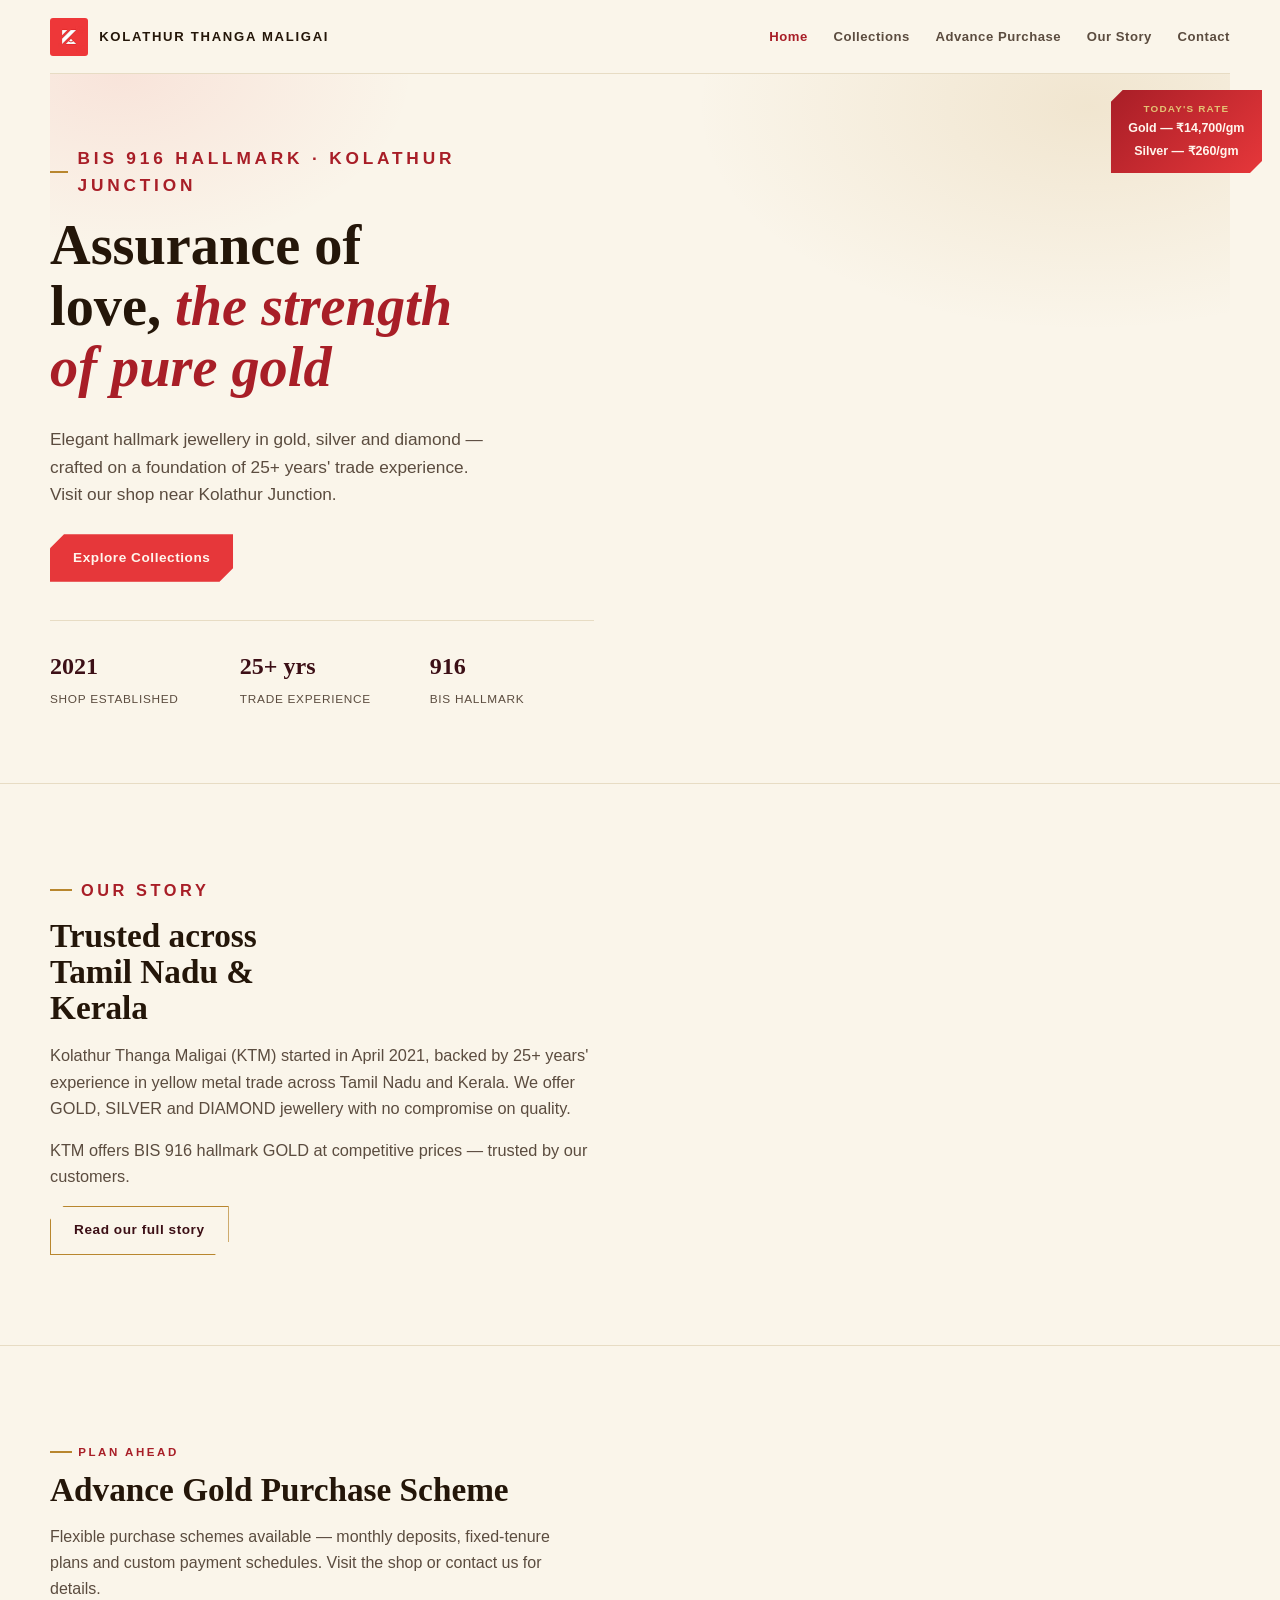
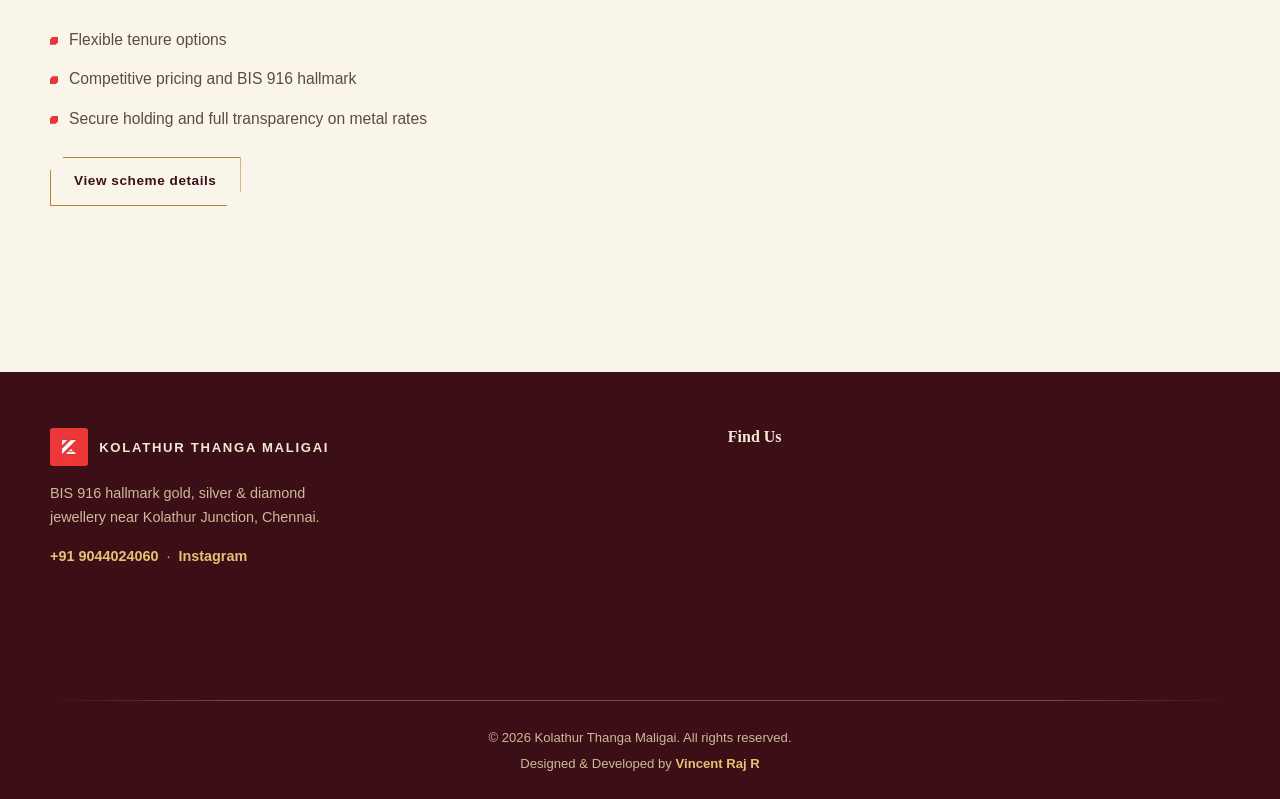
==== commit 5a74b4a8: "Update logo image source in footer" ====
--- a/index.html
+++ b/index.html
@@ -80,7 +80,7 @@
   <div class="footer-top">
     <div class="footer-brand">
       <div class="brand">
-        <img src="images/logo.png" class="site-logo" alt="KTM logo">
+        <img src="logo.png" class="site-logo" alt="KTM logo">
         <div class="brand-text">Kolathur Thanga Maligai</div>
       </div>
       <p>BIS 916 hallmark gold, silver &amp; diamond jewellery near Kolathur Junction, Chennai.</p>
@@ -112,4 +112,4 @@
 <script src="rates.js"></script>
 <script src="main.js"></script>
 </body>
-</html>+</html>
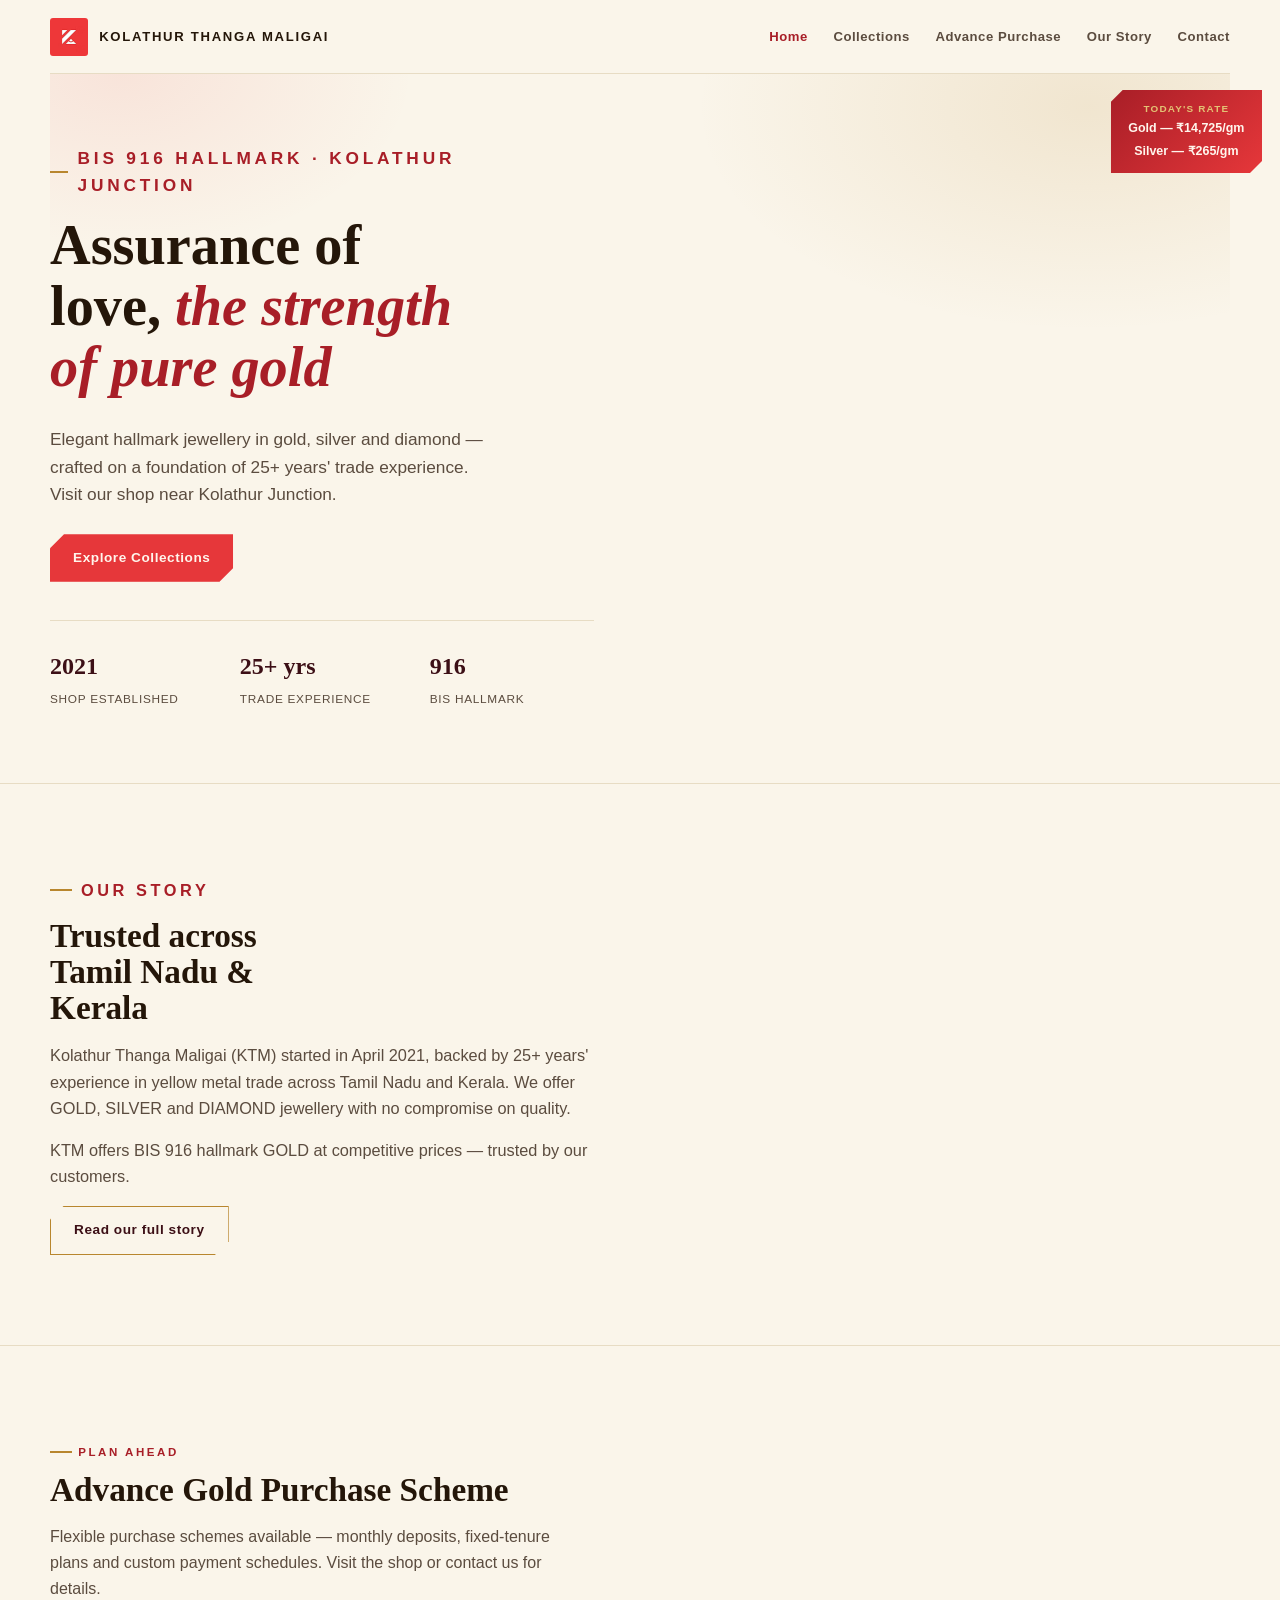
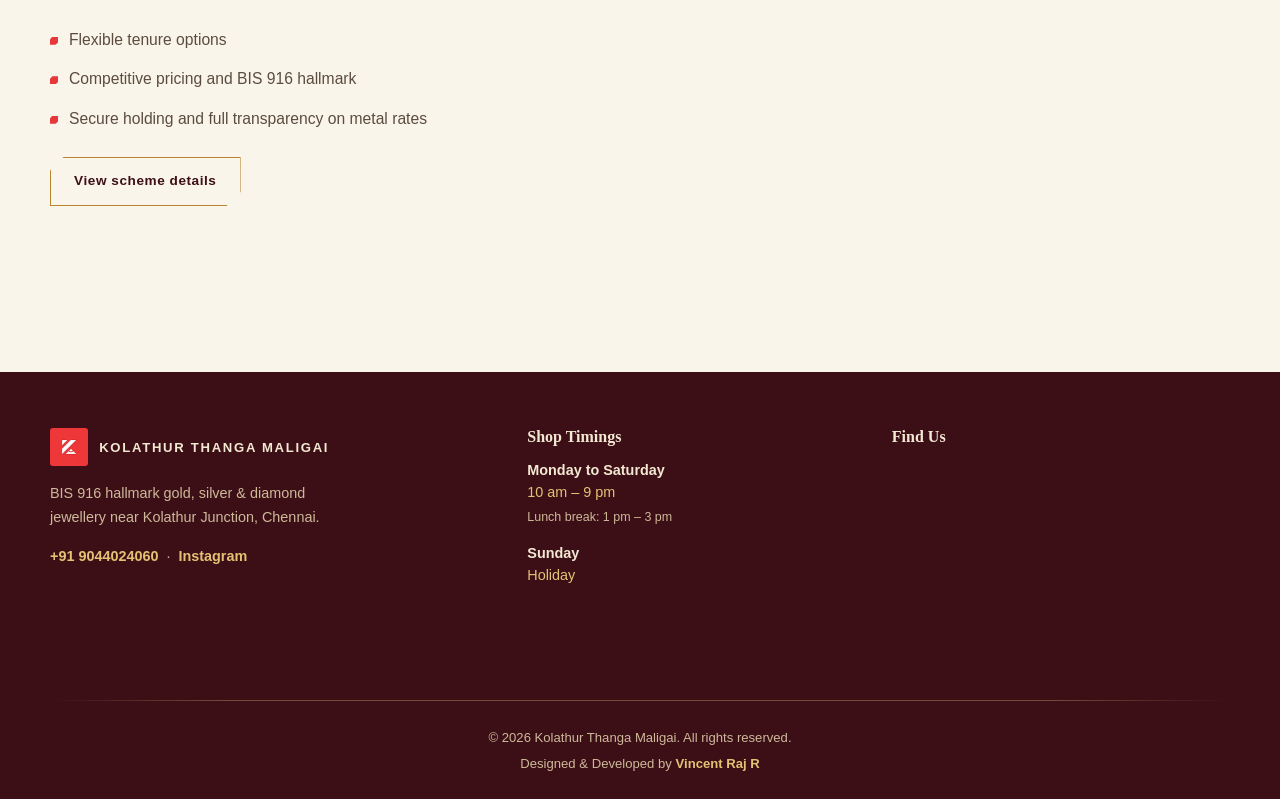
==== commit 9c47c293: "Add files via upload" ====
--- a/index.html
+++ b/index.html
@@ -7,6 +7,8 @@
   <link rel="preconnect" href="https://fonts.googleapis.com">
   <link rel="preconnect" href="https://fonts.gstatic.com" crossorigin>
   <link href="https://fonts.googleapis.com/css2?family=Cormorant+Garamond:ital,wght@0,500;0,600;0,700;1,500;1,600&family=Manrope:wght@500;600;700;800&display=swap" rel="stylesheet">
+  <meta http-equiv="Content-Security-Policy" content="default-src 'self'; script-src 'self'; style-src 'self' 'unsafe-inline' https://fonts.googleapis.com; font-src https://fonts.gstatic.com; img-src 'self' data: https://images.unsplash.com; frame-src https://www.google.com; connect-src 'self' https://script.google.com; base-uri 'self'; form-action 'self';">
+  <link rel="icon" type="image/png" href="logo.png">
   <link rel="stylesheet" href="styles.css">
 </head>
 <body>
@@ -90,6 +92,11 @@
         <a href="https://www.instagram.com/kolathurthangamaligai/" target="_blank" rel="noopener">Instagram</a>
       </p>
     </div>
+    <div class="footer-hours">
+      <h3>Shop Timings</h3>
+      <p><strong>Monday to Saturday</strong><span class="footer-hours-time">10 am – 9 pm</span><span class="footer-hours-note">Lunch break: 1 pm – 3 pm</span></p>
+      <p><strong>Sunday</strong><span class="footer-hours-time">Holiday</span></p>
+    </div>
     <div class="footer-map">
       <h3>Find Us</h3>
       <iframe
@@ -112,4 +119,4 @@
 <script src="rates.js"></script>
 <script src="main.js"></script>
 </body>
-</html>
+</html>
--- a/styles.css
+++ b/styles.css
@@ -491,9 +491,12 @@
   max-width: var(--container);
   margin: 0 auto;
   display: grid;
-  grid-template-columns: 1.1fr .9fr;
+  grid-template-columns: 1.1fr .8fr .9fr;
   gap: clamp(2rem, 5vw, 4rem);
   align-items: start;
+}
+@media (max-width: 900px){
+  .footer-top{ grid-template-columns: 1fr 1fr; }
 }
 @media (max-width: 700px){
   .footer-top{ grid-template-columns: 1fr; }
@@ -503,6 +506,18 @@
 .footer-brand p{ color: #ceb99a; font-size: .9rem; max-width: 34ch; margin: 1rem 0 0; }
 .footer-contact a{ color: var(--gold-light); font-weight: 600; }
 .footer-contact a:hover{ color: #fff; }
+
+.footer-hours h3{ color: #f3e8d2; font-size: 1rem; margin-bottom: .8rem; }
+.footer-hours p{ margin: 0 0 .9rem; font-size: .9rem; line-height: 1.55; }
+.footer-hours p:last-child{ margin-bottom: 0; }
+.footer-hours strong{ color: #f3e8d2; display: block; }
+.footer-hours-time{ display: block; color: var(--gold-light); }
+.footer-hours-note{
+  display: block;
+  margin-top: .3rem;
+  font-size: .78rem;
+  color: #ceb99a;
+}
 
 .footer-map h3{ color: #f3e8d2; font-size: 1rem; margin-bottom: .8rem; }
 .footer-map iframe{
